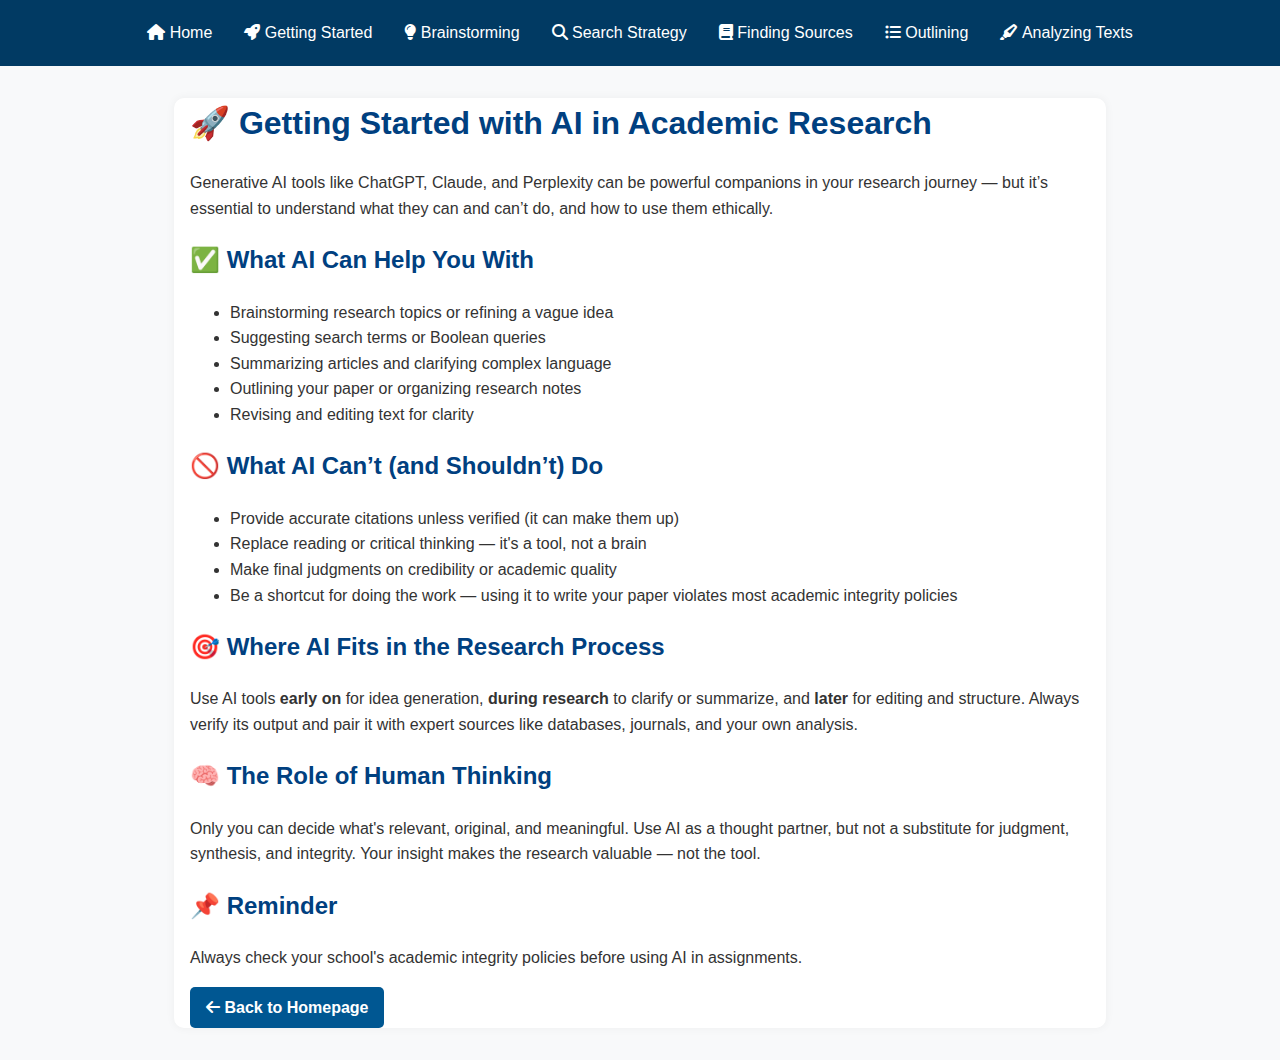
==== getting-started.html @ 0548a699 "Create getting-started.html" ====
<!DOCTYPE html>
<html lang="en">
<head>
  <meta charset="UTF-8" />
  <meta name="viewport" content="width=device-width, initial-scale=1.0" />
  <title>Getting Started with AI in Research</title>
  <link rel="stylesheet" href="style.css" />
  <link href="https://cdnjs.cloudflare.com/ajax/libs/font-awesome/6.5.0/css/all.min.css" rel="stylesheet" />
</head>
<body>
  <nav class="navbar">
    <a href="index.html"><i class="fas fa-home"></i> Home</a>
    <a href="getting-started.html"><i class="fas fa-rocket"></i> Getting Started</a>
    <a href="topics.html"><i class="fas fa-lightbulb"></i> Brainstorming</a>
    <a href="search.html"><i class="fas fa-search"></i> Search Strategy</a>
    <a href="sources.html"><i class="fas fa-book"></i> Finding Sources</a>
    <a href="outline.html"><i class="fas fa-list-ul"></i> Outlining</a>
    <a href="analyze.html"><i class="fas fa-highlighter"></i> Analyzing Texts</a>
  </nav>

  <main class="container">
    <h1>🚀 Getting Started with AI in Academic Research</h1>

    <p>Generative AI tools like ChatGPT, Claude, and Perplexity can be powerful companions in your research journey — but it’s essential to understand what they can and can’t do, and how to use them ethically.</p>

    <h2>✅ What AI Can Help You With</h2>
    <ul>
      <li>Brainstorming research topics or refining a vague idea</li>
      <li>Suggesting search terms or Boolean queries</li>
      <li>Summarizing articles and clarifying complex language</li>
      <li>Outlining your paper or organizing research notes</li>
      <li>Revising and editing text for clarity</li>
    </ul>

    <h2>🚫 What AI Can’t (and Shouldn’t) Do</h2>
    <ul>
      <li>Provide accurate citations unless verified (it can make them up)</li>
      <li>Replace reading or critical thinking — it's a tool, not a brain</li>
      <li>Make final judgments on credibility or academic quality</li>
      <li>Be a shortcut for doing the work — using it to write your paper violates most academic integrity policies</li>
    </ul>

    <h2>🎯 Where AI Fits in the Research Process</h2>
    <p>Use AI tools <strong>early on</strong> for idea generation, <strong>during research</strong> to clarify or summarize, and <strong>later</strong> for editing and structure. Always verify its output and pair it with expert sources like databases, journals, and your own analysis.</p>

    <h2>🧠 The Role of Human Thinking</h2>
    <p>Only you can decide what's relevant, original, and meaningful. Use AI as a thought partner, but not a substitute for judgment, synthesis, and integrity. Your insight makes the research valuable — not the tool.</p>

    <h2>📌 Reminder</h2>
    <p>Always check your school's academic integrity policies before using AI in assignments.</p>

    <a href="index.html" class="btn"><i class="fas fa-arrow-left"></i> Back to Homepage</a>
  </main>
</body>
</html>
---- style.css ----
/* style.css for AI Research Site */

body {
  margin: 0;
  font-family: "Segoe UI", Tahoma, Geneva, Verdana, sans-serif;
  background-color: #f8f9fa;
  color: #333;
  line-height: 1.6;
}

.hero {
  background-color: #005792;
  color: white;
  padding: 2rem;
  text-align: center;
}

.navbar {
  display: flex;
  flex-wrap: wrap;
  justify-content: center;
  background-color: #013a63;
  padding: 0.75rem;
}

.navbar a {
  color: #ffffff;
  text-decoration: none;
  margin: 0.5rem 1rem;
  font-weight: 500;
  transition: color 0.3s;
}

.navbar a:hover {
  color: #ffc300;
}

.container {
  max-width: 900px;
  margin: 2rem auto;
  padding: 0 1rem;
  background-color: white;
  border-radius: 10px;
  box-shadow: 0 0 10px rgba(0,0,0,0.05);
}

section {
  margin-bottom: 2rem;
}

h1, h2 {
  color: #004080;
}

pre {
  background-color: #f0f0f0;
  padding: 1rem;
  border-left: 4px solid #005792;
  overflow-x: auto;
}

.footer {
  background-color: #013a63;
  color: white;
  text-align: center;
  padding: 1rem;
  margin-top: 2rem;
}

.btn {
  display: inline-block;
  background-color: #005792;
  color: white;
  padding: 0.5rem 1rem;
  border-radius: 5px;
  text-decoration: none;
  font-weight: bold;
  transition: background-color 0.3s;
}

.btn:hover {
  background-color: #003f63;
}
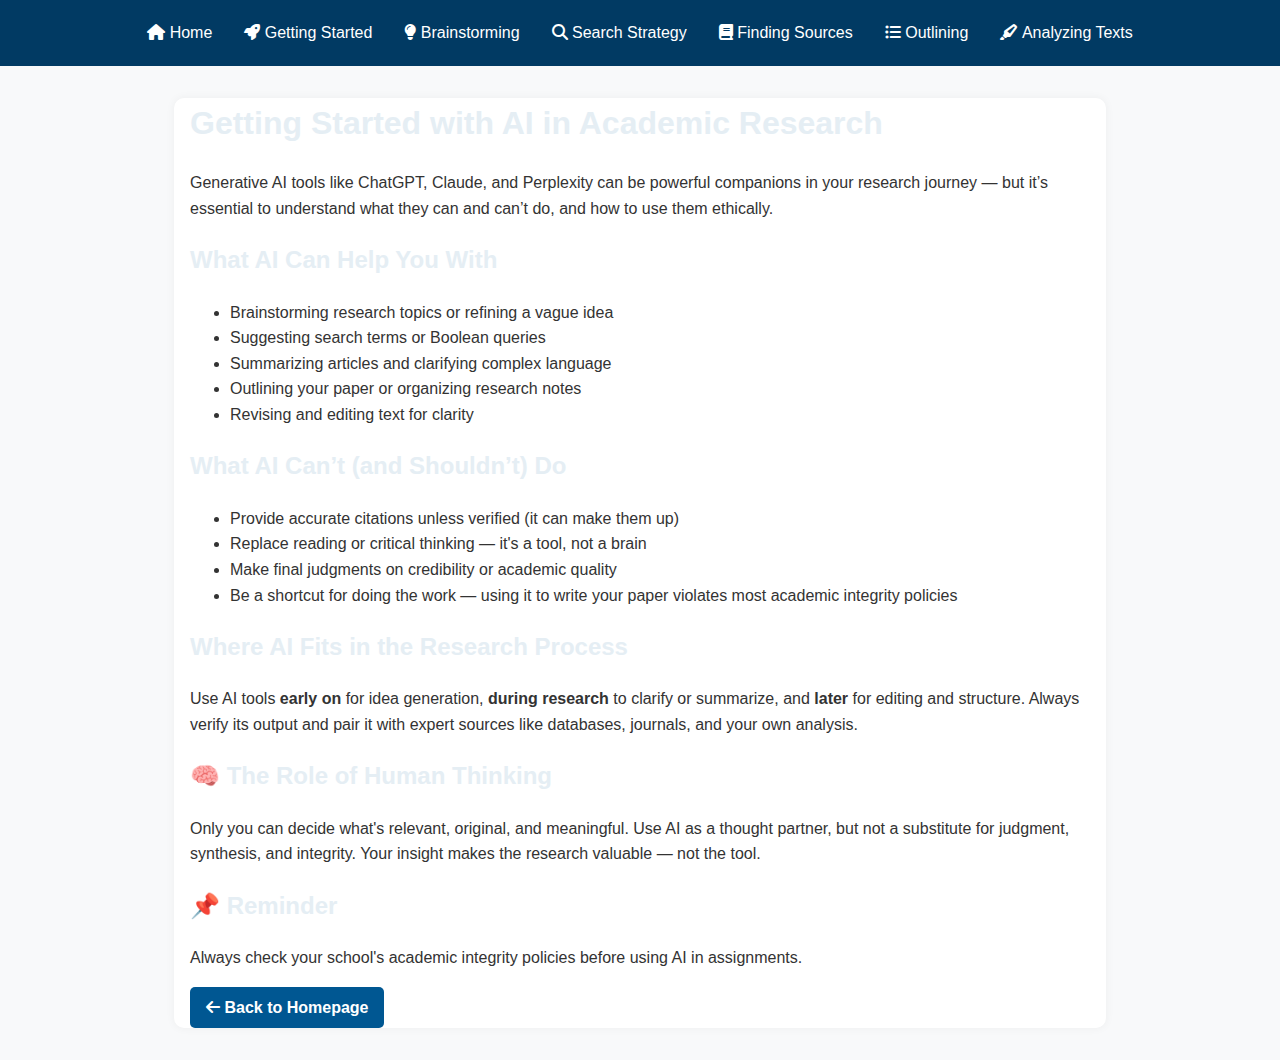
==== commit 986273c1: "Update getting-started.html" ====
--- a/getting-started.html
+++ b/getting-started.html
@@ -19,11 +19,11 @@
   </nav>
 
   <main class="container">
-    <h1>🚀 Getting Started with AI in Academic Research</h1>
+    <h1> Getting Started with AI in Academic Research</h1>
 
     <p>Generative AI tools like ChatGPT, Claude, and Perplexity can be powerful companions in your research journey — but it’s essential to understand what they can and can’t do, and how to use them ethically.</p>
 
-    <h2>✅ What AI Can Help You With</h2>
+    <h2> What AI Can Help You With</h2>
     <ul>
       <li>Brainstorming research topics or refining a vague idea</li>
       <li>Suggesting search terms or Boolean queries</li>
@@ -32,7 +32,7 @@
       <li>Revising and editing text for clarity</li>
     </ul>
 
-    <h2>🚫 What AI Can’t (and Shouldn’t) Do</h2>
+    <h2> What AI Can’t (and Shouldn’t) Do</h2>
     <ul>
       <li>Provide accurate citations unless verified (it can make them up)</li>
       <li>Replace reading or critical thinking — it's a tool, not a brain</li>
@@ -40,7 +40,7 @@
       <li>Be a shortcut for doing the work — using it to write your paper violates most academic integrity policies</li>
     </ul>
 
-    <h2>🎯 Where AI Fits in the Research Process</h2>
+    <h2> Where AI Fits in the Research Process</h2>
     <p>Use AI tools <strong>early on</strong> for idea generation, <strong>during research</strong> to clarify or summarize, and <strong>later</strong> for editing and structure. Always verify its output and pair it with expert sources like databases, journals, and your own analysis.</p>
 
     <h2>🧠 The Role of Human Thinking</h2>
--- a/style.css
+++ b/style.css
@@ -49,7 +49,7 @@
 }
 
 h1, h2 {
-  color: #004080;
+  color: #e5eef4;
 }
 
 pre {
